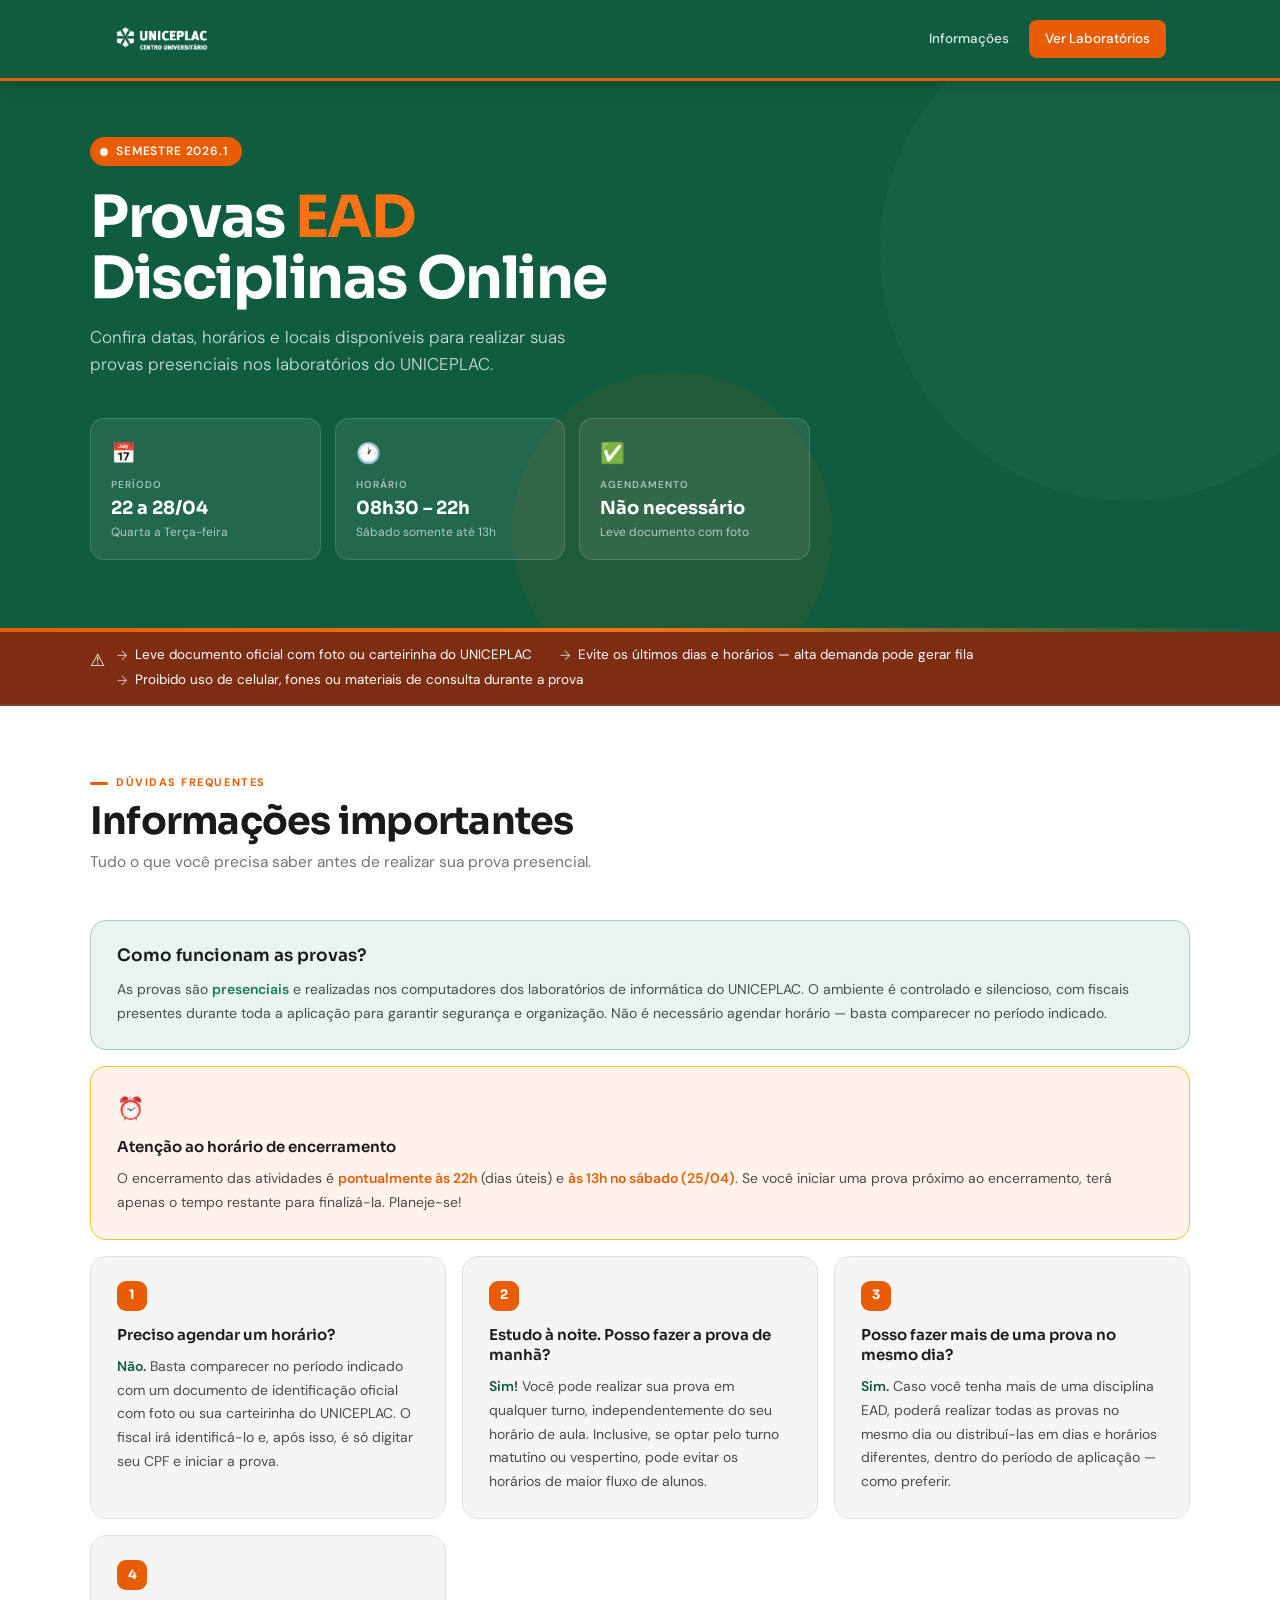
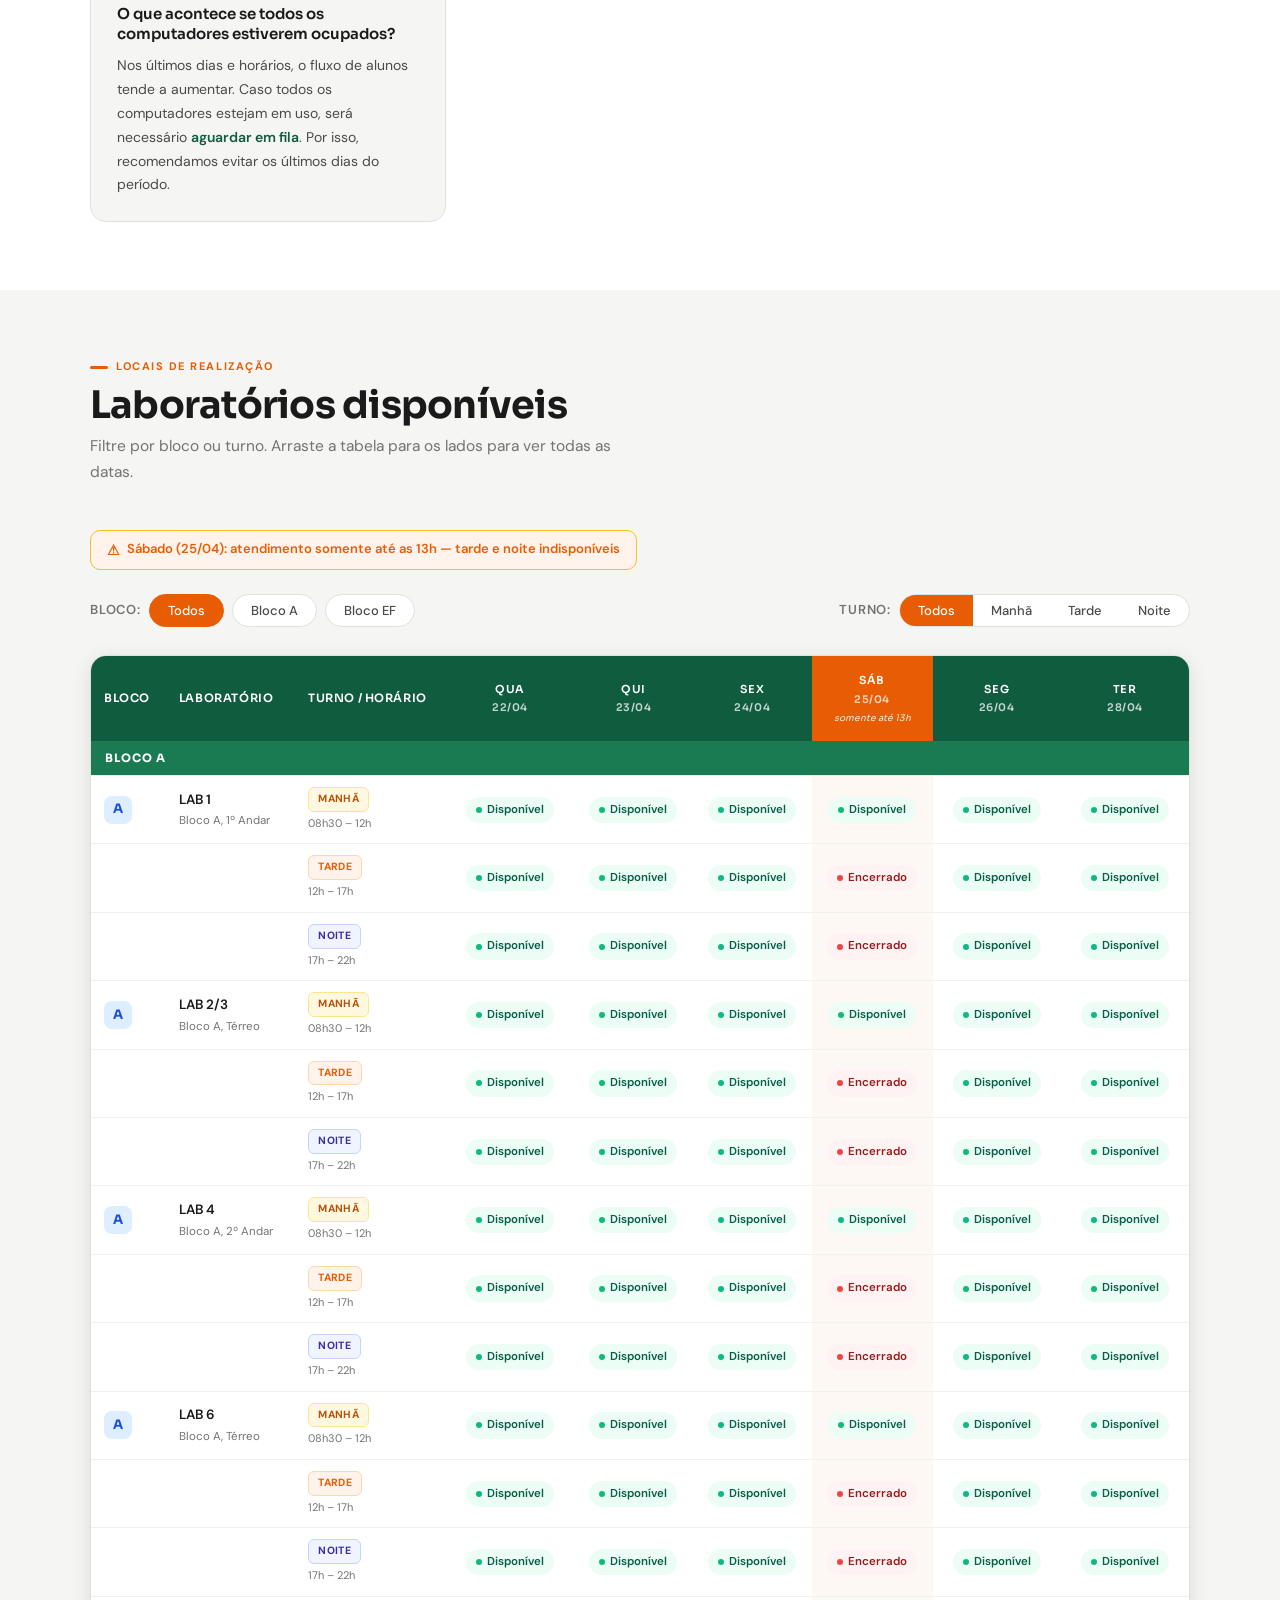
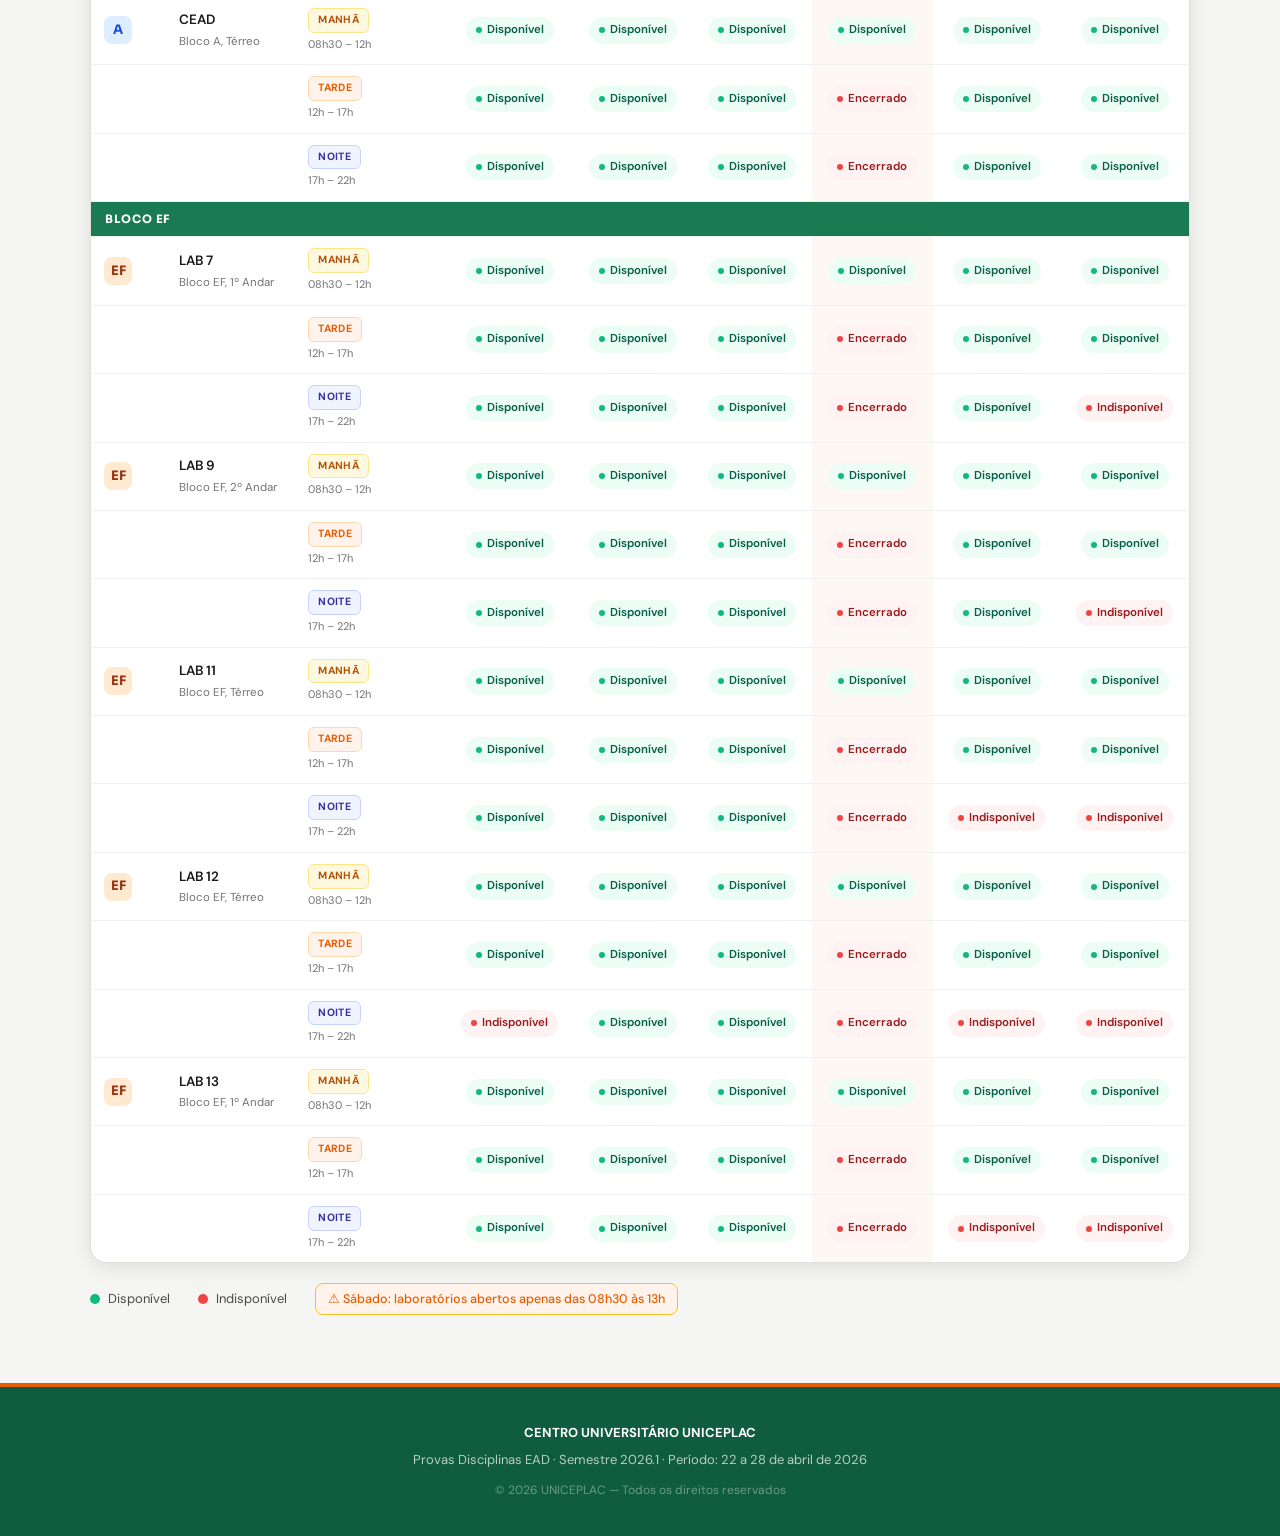
==== index.html @ af3031df "Add files via upload" ====
<!DOCTYPE html>
<html lang="pt-BR">
<head>
  <meta charset="UTF-8">
  <meta name="viewport" content="width=device-width, initial-scale=1.0">
  <title>Provas Disciplinas EAD 2026.1 — UNICEPLAC</title>
  <link rel="preconnect" href="https://fonts.googleapis.com">
  <link rel="preconnect" href="https://fonts.gstatic.com" crossorigin>
  <link href="https://fonts.googleapis.com/css2?family=Sora:wght@400;600;700&family=DM+Sans:wght@300;400;500&display=swap" rel="stylesheet">
  <link rel="stylesheet" href="style.css">
</head>
<body>

<!-- ── HEADER ── -->
<header>
  <div class="header-inner">
    <div class="logo-area">
      <img class="logo-img" src="[data-uri]" alt="UNICEPLAC">
    </div>
    <nav>
      <a href="#faq">Informações</a>
      <a href="#labs" class="cta">Ver Laboratórios</a>
    </nav>
  </div>
</header>

<!-- ── HERO ── -->
<section class="hero">
  <div class="hero-accent"></div>
  <div class="hero-inner">
    <div class="hero-badge">
      <span class="hero-badge-dot"></span>
      Semestre 2026.1
    </div>
    <h1>Provas <em>EAD</em><br>Disciplinas Online</h1>
    <p class="hero-sub">Confira datas, horários e locais disponíveis para realizar suas provas presenciais nos laboratórios do UNICEPLAC.</p>
    <div class="hero-cards">
      <div class="hero-card">
        <span class="hero-card-icon">📅</span>
        <div class="hero-card-label">Período</div>
        <div class="hero-card-value">22 a 28/04</div>
        <div class="hero-card-sub">Quarta a Terça-feira</div>
      </div>
      <div class="hero-card">
        <span class="hero-card-icon">🕐</span>
        <div class="hero-card-label">Horário</div>
        <div class="hero-card-value">08h30 – 22h</div>
        <div class="hero-card-sub">Sábado somente até 13h</div>
      </div>
      <div class="hero-card">
        <span class="hero-card-icon">✅</span>
        <div class="hero-card-label">Agendamento</div>
        <div class="hero-card-value">Não necessário</div>
        <div class="hero-card-sub">Leve documento com foto</div>
      </div>
    </div>
  </div>
</section>

<!-- ── BARRA DE ATENÇÃO ── -->
<div class="alerta-bar">
  <div class="alerta-inner">
    <span class="alerta-icon">⚠</span>
    <ul class="alerta-items">
      <li>Leve documento oficial com foto ou carteirinha do UNICEPLAC</li>
      <li>Evite os últimos dias e horários — alta demanda pode gerar fila</li>
      <li>Proibido uso de celular, fones ou materiais de consulta durante a prova</li>
    </ul>
  </div>
</div>

<!-- ── FAQ ── -->
<section id="faq">
  <div class="section-inner">
    <div class="section-label">Dúvidas frequentes</div>
    <h2 class="section-title">Informações importantes</h2>
    <p class="section-desc">Tudo o que você precisa saber antes de realizar sua prova presencial.</p>

    <div class="faq-grid">

      <div class="faq-card destaque">
        <div class="faq-q" style="font-size:17px;">Como funcionam as provas?</div>
        <p class="faq-a">As provas são <strong>presenciais</strong> e realizadas nos computadores dos laboratórios de informática do UNICEPLAC. O ambiente é controlado e silencioso, com fiscais presentes durante toda a aplicação para garantir segurança e organização. Não é necessário agendar horário — basta comparecer no período indicado.</p>
      </div>

      <div class="faq-card aviso">
        <span class="faq-aviso-icon">⏰</span>
        <div class="faq-q">Atenção ao horário de encerramento</div>
        <p class="faq-a">O encerramento das atividades é <strong>pontualmente às 22h</strong> (dias úteis) e <strong>às 13h no sábado (25/04)</strong>. Se você iniciar uma prova próximo ao encerramento, terá apenas o tempo restante para finalizá-la. Planeje-se!</p>
      </div>

      <div class="faq-card">
        <div class="faq-num">1</div>
        <div class="faq-q">Preciso agendar um horário?</div>
        <p class="faq-a"><strong>Não.</strong> Basta comparecer no período indicado com um documento de identificação oficial com foto ou sua carteirinha do UNICEPLAC. O fiscal irá identificá-lo e, após isso, é só digitar seu CPF e iniciar a prova.</p>
      </div>

      <div class="faq-card">
        <div class="faq-num">2</div>
        <div class="faq-q">Estudo à noite. Posso fazer a prova de manhã?</div>
        <p class="faq-a"><strong>Sim!</strong> Você pode realizar sua prova em qualquer turno, independentemente do seu horário de aula. Inclusive, se optar pelo turno matutino ou vespertino, pode evitar os horários de maior fluxo de alunos.</p>
      </div>

      <div class="faq-card">
        <div class="faq-num">3</div>
        <div class="faq-q">Posso fazer mais de uma prova no mesmo dia?</div>
        <p class="faq-a"><strong>Sim.</strong> Caso você tenha mais de uma disciplina EAD, poderá realizar todas as provas no mesmo dia ou distribuí-las em dias e horários diferentes, dentro do período de aplicação — como preferir.</p>
      </div>

      <div class="faq-card">
        <div class="faq-num">4</div>
        <div class="faq-q">O que acontece se todos os computadores estiverem ocupados?</div>
        <p class="faq-a">Nos últimos dias e horários, o fluxo de alunos tende a aumentar. Caso todos os computadores estejam em uso, será necessário <strong>aguardar em fila</strong>. Por isso, recomendamos evitar os últimos dias do período.</p>
      </div>

    </div>
  </div>
</section>

<!-- ── LABORATÓRIOS ── -->
<section id="labs">
  <div class="section-inner">
    <div class="section-label">Locais de realização</div>
    <h2 class="section-title">Laboratórios disponíveis</h2>
    <p class="section-desc">Filtre por bloco ou turno. Arraste a tabela para os lados para ver todas as datas.</p>

    <div class="sabado-aviso">
      Sábado (25/04): atendimento somente até as 13h — tarde e noite indisponíveis
    </div>

    <div class="labs-controls">
      <div class="filter-group">
        <label>Bloco:</label>
        <button class="filter-btn ativo" onclick="filtrar('todos', this)">Todos</button>
        <button class="filter-btn" onclick="filtrar('A', this)">Bloco A</button>
        <button class="filter-btn" onclick="filtrar('EF', this)">Bloco EF</button>
      </div>
      <div class="filter-group" style="margin-left:auto;">
        <label>Turno:</label>
        <div class="turno-selector">
          <button class="turno-btn ativo" onclick="filtrarTurno('todos', this)">Todos</button>
          <button class="turno-btn" onclick="filtrarTurno('Manhã', this)">Manhã</button>
          <button class="turno-btn" onclick="filtrarTurno('Tarde', this)">Tarde</button>
          <button class="turno-btn" onclick="filtrarTurno('Noite', this)">Noite</button>
        </div>
      </div>
    </div>

    <div class="table-wrap">
      <table>
        <thead>
          <tr>
            <th>Bloco</th>
            <th>Laboratório</th>
            <th>Turno / Horário</th>
            <th><span class="th-dia">Qua</span><span class="th-data">22/04</span></th>
            <th><span class="th-dia">Qui</span><span class="th-data">23/04</span></th>
            <th><span class="th-dia">Sex</span><span class="th-data">24/04</span></th>
            <th class="col-sabado">
              <span class="th-dia">Sáb</span>
              <span class="th-data">25/04</span>
              <span class="th-nota">somente até 13h</span>
            </th>
            <th><span class="th-dia">Seg</span><span class="th-data">26/04</span></th>
            <th><span class="th-dia">Ter</span><span class="th-data">28/04</span></th>
          </tr>
        </thead>
        <tbody id="tbody-labs"></tbody>
      </table>
    </div>

    <div class="legenda">
      <div class="legenda-item">
        <div class="legenda-dot" style="background:#10b981;"></div> Disponível
      </div>
      <div class="legenda-item">
        <div class="legenda-dot" style="background:#ef4444;"></div> Indisponível
      </div>
      <div class="legenda-sabado">
        ⚠ Sábado: laboratórios abertos apenas das 08h30 às 13h
      </div>
    </div>
  </div>
</section>

<!-- ── FOOTER ── -->
<footer>
  <p><strong>CENTRO UNIVERSITÁRIO UNICEPLAC</strong></p>
  <p style="margin-top:6px;">Provas Disciplinas EAD · Semestre 2026.1 · Período: 22 a 28 de abril de 2026</p>
  <p style="margin-top:10px; font-size:12px; opacity:0.55;">© 2026 UNICEPLAC — Todos os direitos reservados</p>
</footer>

<script src="script.js"></script>
</body>
</html>
---- style.css ----
/* ── RESET & BASE ── */
*, *::before, *::after { box-sizing: border-box; margin: 0; padding: 0; }

:root {
  --verde:        #0f5c3e;
  --verde-medio:  #1a7a52;
  --verde-claro:  #e8f5ef;
  --verde-borda:  #9fcfb8;
  --laranja:      #e85d04;
  --laranja-vivo: #ff6b0a;
  --laranja-medio:#f97316;
  --laranja-claro:#fff3ec;
  --laranja-borda:#fbbf24;
  --cinza-escuro: #1a1a1a;
  --cinza:        #4a4a4a;
  --cinza-medio:  #737373;
  --cinza-claro:  #f5f5f3;
  --borda:        #e0e0da;
  --branco:       #ffffff;
  --amarelo:      #fbbf24;
  --sombra-sm:    0 2px 8px rgba(0,0,0,0.07);
  --sombra-md:    0 4px 20px rgba(0,0,0,0.1);
}

html { scroll-behavior: smooth; }

body {
  font-family: 'DM Sans', sans-serif;
  color: var(--cinza-escuro);
  background: #fafaf8;
  line-height: 1.6;
  font-size: 16px;
}

/* ── HEADER ── */
header {
  background: var(--verde);
  color: white;
  position: sticky;
  top: 0;
  z-index: 100;
  box-shadow: 0 2px 16px rgba(0,0,0,0.2);
  border-bottom: 3px solid var(--laranja);
}

.header-inner {
  max-width: 1100px;
  margin: 0 auto;
  padding: 12px 24px;
  display: flex;
  align-items: center;
  justify-content: space-between;
  gap: 16px;
}

.logo-img { height: 54px; width: auto; display: block; }

nav { display: flex; gap: 4px; }

nav a {
  color: rgba(255,255,255,0.85);
  text-decoration: none;
  font-size: 13.5px;
  font-weight: 500;
  padding: 8px 16px;
  border-radius: 8px;
  transition: background 0.15s, color 0.15s;
  white-space: nowrap;
}

nav a:hover { background: rgba(255,255,255,0.15); color: white; }

nav a.cta {
  background: var(--laranja);
  color: white;
  border-radius: 8px;
}

nav a.cta:hover { background: var(--laranja-vivo); }

/* ── HERO ── */
.hero {
  background: var(--verde);
  color: white;
  padding: 56px 24px 72px;
  position: relative;
  overflow: hidden;
}

.hero::before {
  content: '';
  position: absolute;
  top: -80px; right: -100px;
  width: 500px; height: 500px;
  border-radius: 50%;
  background: rgba(255,255,255,0.03);
  pointer-events: none;
}

.hero::after {
  content: '';
  position: absolute;
  bottom: -60px; left: 40%;
  width: 320px; height: 320px;
  border-radius: 50%;
  background: rgba(232,93,4,0.08);
  pointer-events: none;
}

/* acento laranja decorativo */
.hero-accent {
  position: absolute;
  bottom: 0; left: 0; right: 0;
  height: 4px;
  background: linear-gradient(90deg, var(--laranja) 0%, var(--laranja-medio) 50%, transparent 100%);
}

.hero-inner {
  max-width: 1100px;
  margin: 0 auto;
  position: relative;
  z-index: 1;
}

.hero-badge {
  display: inline-flex;
  align-items: center;
  gap: 8px;
  background: var(--laranja);
  border-radius: 100px;
  padding: 5px 14px 5px 10px;
  font-size: 12px;
  font-weight: 600;
  letter-spacing: 0.07em;
  text-transform: uppercase;
  margin-bottom: 22px;
  color: white;
}

.hero-badge-dot {
  width: 8px; height: 8px;
  background: white;
  border-radius: 50%;
  flex-shrink: 0;
  opacity: 0.9;
}

.hero h1 {
  font-family: 'Sora', sans-serif;
  font-size: clamp(34px, 5vw, 58px);
  font-weight: 700;
  line-height: 1.05;
  margin-bottom: 14px;
  letter-spacing: -0.025em;
}

.hero h1 em {
  font-style: normal;
  color: var(--laranja-medio);
}

.hero-sub {
  font-size: 17px;
  opacity: 0.8;
  margin-bottom: 40px;
  max-width: 520px;
  font-weight: 300;
  line-height: 1.6;
}

/* Cards de info rápida */
.hero-cards {
  display: grid;
  grid-template-columns: repeat(auto-fit, minmax(190px, 1fr));
  gap: 14px;
  max-width: 720px;
}

.hero-card {
  background: rgba(255,255,255,0.08);
  border: 1px solid rgba(255,255,255,0.15);
  border-radius: 14px;
  padding: 18px 20px;
  transition: background 0.2s, border-color 0.2s;
}

.hero-card:hover {
  background: rgba(255,255,255,0.12);
  border-color: rgba(232,93,4,0.5);
}

.hero-card-icon {
  font-size: 20px;
  margin-bottom: 8px;
  display: block;
}

.hero-card-label {
  font-size: 10px;
  text-transform: uppercase;
  letter-spacing: 0.1em;
  opacity: 0.6;
  margin-bottom: 5px;
  font-weight: 600;
}

.hero-card-value {
  font-family: 'Sora', sans-serif;
  font-size: 18px;
  font-weight: 700;
  line-height: 1.2;
  color: white;
}

.hero-card-sub {
  font-size: 12px;
  opacity: 0.65;
  margin-top: 4px;
  line-height: 1.4;
}

/* ── BARRA DE ALERTA ── */
.alerta-bar {
  background: #7c2d12;
  color: white;
  padding: 13px 24px;
  border-bottom: 2px solid rgba(255,255,255,0.1);
}

.alerta-inner {
  max-width: 1100px;
  margin: 0 auto;
  display: flex;
  align-items: flex-start;
  gap: 12px;
}

.alerta-icon { font-size: 17px; flex-shrink: 0; margin-top: 2px; }

.alerta-items {
  display: flex;
  flex-wrap: wrap;
  gap: 4px 28px;
  font-size: 13.5px;
  line-height: 1.5;
}

.alerta-items li {
  list-style: none;
  display: flex;
  align-items: flex-start;
  gap: 7px;
}

.alerta-items li::before {
  content: '→';
  flex-shrink: 0;
  opacity: 0.65;
  margin-top: 1px;
}

/* ── SEÇÕES COMUNS ── */
section { padding: 68px 24px; }
.section-inner { max-width: 1100px; margin: 0 auto; }

.section-label {
  font-size: 11px;
  font-weight: 700;
  letter-spacing: 0.14em;
  text-transform: uppercase;
  color: var(--laranja);
  margin-bottom: 8px;
  display: flex;
  align-items: center;
  gap: 8px;
}

.section-label::before {
  content: '';
  display: inline-block;
  width: 18px; height: 3px;
  background: var(--laranja);
  border-radius: 2px;
}

.section-title {
  font-family: 'Sora', sans-serif;
  font-size: clamp(26px, 3.5vw, 38px);
  font-weight: 700;
  letter-spacing: -0.02em;
  color: var(--cinza-escuro);
  margin-bottom: 8px;
  line-height: 1.12;
}

.section-desc {
  color: var(--cinza-medio);
  font-size: 15.5px;
  max-width: 540px;
  margin-bottom: 44px;
  line-height: 1.65;
}

/* ── FAQ ── */
#faq { background: white; }

.faq-grid {
  display: grid;
  grid-template-columns: repeat(auto-fit, minmax(310px, 1fr));
  gap: 16px;
}

.faq-card {
  background: var(--cinza-claro);
  border: 1.5px solid var(--borda);
  border-radius: 16px;
  padding: 24px 26px;
  transition: border-color 0.2s, box-shadow 0.2s, transform 0.2s;
}

.faq-card:hover {
  border-color: var(--verde-borda);
  box-shadow: var(--sombra-md);
  transform: translateY(-2px);
}

.faq-num {
  display: inline-flex;
  align-items: center;
  justify-content: center;
  width: 30px; height: 30px;
  background: var(--laranja);
  color: white;
  border-radius: 9px;
  font-size: 13px;
  font-weight: 700;
  font-family: 'Sora', sans-serif;
  margin-bottom: 14px;
  flex-shrink: 0;
}

.faq-q {
  font-family: 'Sora', sans-serif;
  font-size: 15px;
  font-weight: 600;
  color: var(--cinza-escuro);
  margin-bottom: 10px;
  line-height: 1.35;
}

.faq-a {
  font-size: 14px;
  color: var(--cinza);
  line-height: 1.7;
}

.faq-a strong { color: var(--verde); font-weight: 600; }

/* Card destaque (span full) */
.faq-card.destaque {
  background: var(--verde-claro);
  border-color: var(--verde-borda);
  grid-column: 1 / -1;
}

.faq-card.destaque .faq-a strong { color: var(--verde-medio); }

/* Card aviso laranja */
.faq-card.aviso {
  background: var(--laranja-claro);
  border-color: var(--laranja-borda);
  grid-column: 1 / -1;
}

.faq-card.aviso .faq-a strong { color: var(--laranja); }

.faq-aviso-icon { font-size: 22px; margin-bottom: 10px; display: block; }

/* ── LABS ── */
#labs { background: var(--cinza-claro); }

/* Subtítulo sábado */
.sabado-aviso {
  display: inline-flex;
  align-items: center;
  gap: 7px;
  background: var(--laranja-claro);
  border: 1.5px solid var(--laranja-borda);
  border-radius: 10px;
  padding: 8px 16px;
  font-size: 13px;
  font-weight: 600;
  color: var(--laranja);
  margin-bottom: 24px;
}

.sabado-aviso::before { content: '⚠'; font-size: 14px; }

/* Controles de filtro */
.labs-controls {
  display: flex;
  flex-wrap: wrap;
  gap: 12px 20px;
  margin-bottom: 28px;
  align-items: center;
}

.labs-controls label {
  font-size: 13px;
  font-weight: 600;
  color: var(--cinza-medio);
  text-transform: uppercase;
  letter-spacing: 0.06em;
}

.filter-group { display: flex; align-items: center; gap: 8px; flex-wrap: wrap; }

.filter-btn {
  padding: 7px 18px;
  border-radius: 100px;
  border: 1.5px solid var(--borda);
  background: white;
  font-size: 13px;
  font-weight: 500;
  cursor: pointer;
  font-family: 'DM Sans', sans-serif;
  color: var(--cinza);
  transition: all 0.15s;
}

.filter-btn:hover { border-color: var(--laranja); color: var(--laranja); }
.filter-btn.ativo { background: var(--laranja); border-color: var(--laranja); color: white; }

.turno-selector {
  display: flex;
  background: white;
  border: 1.5px solid var(--borda);
  border-radius: 100px;
  overflow: hidden;
}

.turno-btn {
  padding: 7px 18px;
  border: none;
  background: transparent;
  font-size: 13px;
  font-weight: 500;
  cursor: pointer;
  font-family: 'DM Sans', sans-serif;
  color: var(--cinza);
  transition: all 0.15s;
}

.turno-btn:hover { background: var(--laranja-claro); color: var(--laranja); }
.turno-btn.ativo { background: var(--laranja); color: white; }

/* Tabela */
.table-wrap {
  overflow-x: auto;
  border-radius: 16px;
  border: 1.5px solid var(--borda);
  background: white;
  box-shadow: var(--sombra-md);
}

table {
  width: 100%;
  border-collapse: collapse;
  min-width: 720px;
  font-size: 13px;
}

/* Cabeçalho da tabela */
thead tr { background: var(--verde); color: white; }

thead th {
  padding: 15px 13px;
  text-align: center;
  font-family: 'Sora', sans-serif;
  font-weight: 600;
  font-size: 11.5px;
  letter-spacing: 0.05em;
  text-transform: uppercase;
  white-space: nowrap;
}

thead th:first-child,
thead th:nth-child(2),
thead th:nth-child(3) { text-align: left; }

/* Destaque laranja no sábado */
thead th.col-sabado {
  background: var(--laranja);
  position: relative;
}

.th-dia { font-size: 11px; letter-spacing: 0.07em; }
.th-data { font-size: 10.5px; opacity: 0.75; display: block; margin-top: 2px; }
.th-nota { font-size: 9px; opacity: 0.9; display: block; margin-top: 3px; font-style: italic; letter-spacing: 0; text-transform: none; font-weight: 400; }

/* Linhas da tabela */
tbody tr { transition: background 0.1s; }
tbody tr:hover { background: #f0faf5; }

tbody tr.bloco-header td {
  background: var(--verde-medio);
  color: white;
  font-family: 'Sora', sans-serif;
  font-weight: 700;
  font-size: 11.5px;
  letter-spacing: 0.08em;
  text-transform: uppercase;
  padding: 8px 14px;
}

tbody td {
  padding: 11px 13px;
  border-bottom: 1px solid #f0f0ec;
  vertical-align: middle;
  color: var(--cinza-escuro);
}

tbody tr:last-child td { border-bottom: none; }

/* Coluna sábado com fundo levemente laranja */
tbody td.col-sabado {
  background: rgba(232, 93, 4, 0.04);
}

tbody tr:hover td.col-sabado { background: rgba(232, 93, 4, 0.08); }

/* Badges de bloco */
.badge-bloco {
  display: inline-flex;
  align-items: center;
  justify-content: center;
  width: 28px; height: 28px;
  border-radius: 8px;
  font-family: 'Sora', sans-serif;
  font-weight: 700;
  font-size: 13px;
  flex-shrink: 0;
}

.bloco-a  { background: #dceeff; color: #1d4ed8; }
.bloco-ef { background: #ffe9d0; color: #9a3412; }

.lab-nome  { font-weight: 600; font-size: 13.5px; color: var(--cinza-escuro); display: block; }
.lab-local { font-size: 11.5px; color: var(--cinza-medio); margin-top: 2px; display: block; }

/* Tag de turno */
.turno-tag {
  font-size: 10.5px;
  font-weight: 700;
  padding: 3px 9px;
  border-radius: 6px;
  display: inline-block;
  letter-spacing: 0.04em;
  text-transform: uppercase;
}

.turno-manha { background: #fff8e1; color: #b45309; border: 1px solid #fde68a; }
.turno-tarde { background: #fff3ec; color: var(--laranja); border: 1px solid #fed7aa; }
.turno-noite { background: #f0f4ff; color: #3730a3; border: 1px solid #c7d2fe; }

.turno-horario { font-size: 11px; color: var(--cinza-medio); display: block; margin-top: 3px; }

/* Status dots */
.status-cell { text-align: center; }

.dot {
  display: inline-flex;
  align-items: center;
  gap: 5px;
  font-size: 11.5px;
  font-weight: 600;
  padding: 4px 10px;
  border-radius: 100px;
  white-space: nowrap;
}

.dot::before { content: ''; width: 6px; height: 6px; border-radius: 50%; flex-shrink: 0; }

.disp  { background: #ecfdf5; color: #065f46; }
.disp::before  { background: #10b981; }

.indisp { background: #fef2f2; color: #991b1b; }
.indisp::before { background: #ef4444; }

/* ── LEGENDA ── */
.legenda {
  display: flex;
  flex-wrap: wrap;
  gap: 10px 28px;
  margin-top: 20px;
  font-size: 13px;
  color: var(--cinza);
}

.legenda-item { display: flex; align-items: center; gap: 8px; }

.legenda-dot {
  width: 10px; height: 10px;
  border-radius: 50%;
  flex-shrink: 0;
}

.legenda-sabado {
  display: flex;
  align-items: center;
  gap: 8px;
  padding: 5px 12px;
  background: var(--laranja-claro);
  border: 1px solid var(--laranja-borda);
  border-radius: 8px;
  font-size: 12.5px;
  color: var(--laranja);
  font-weight: 500;
}

/* ── FOOTER ── */
footer {
  background: var(--verde);
  color: rgba(255,255,255,0.7);
  padding: 36px 24px;
  text-align: center;
  font-size: 13px;
  border-top: 4px solid var(--laranja);
}

footer strong { color: white; }

/* ── RESPONSIVO ── */
@media (max-width: 720px) {
  nav { display: none; }
  .hero { padding: 40px 20px 56px; }
  .hero-cards { grid-template-columns: 1fr 1fr; }
  section { padding: 48px 20px; }
  .faq-card.destaque, .faq-card.aviso { grid-column: auto; }
  .labs-controls { flex-direction: column; align-items: flex-start; }
  .labs-controls > div:last-child { margin-left: 0; }
}
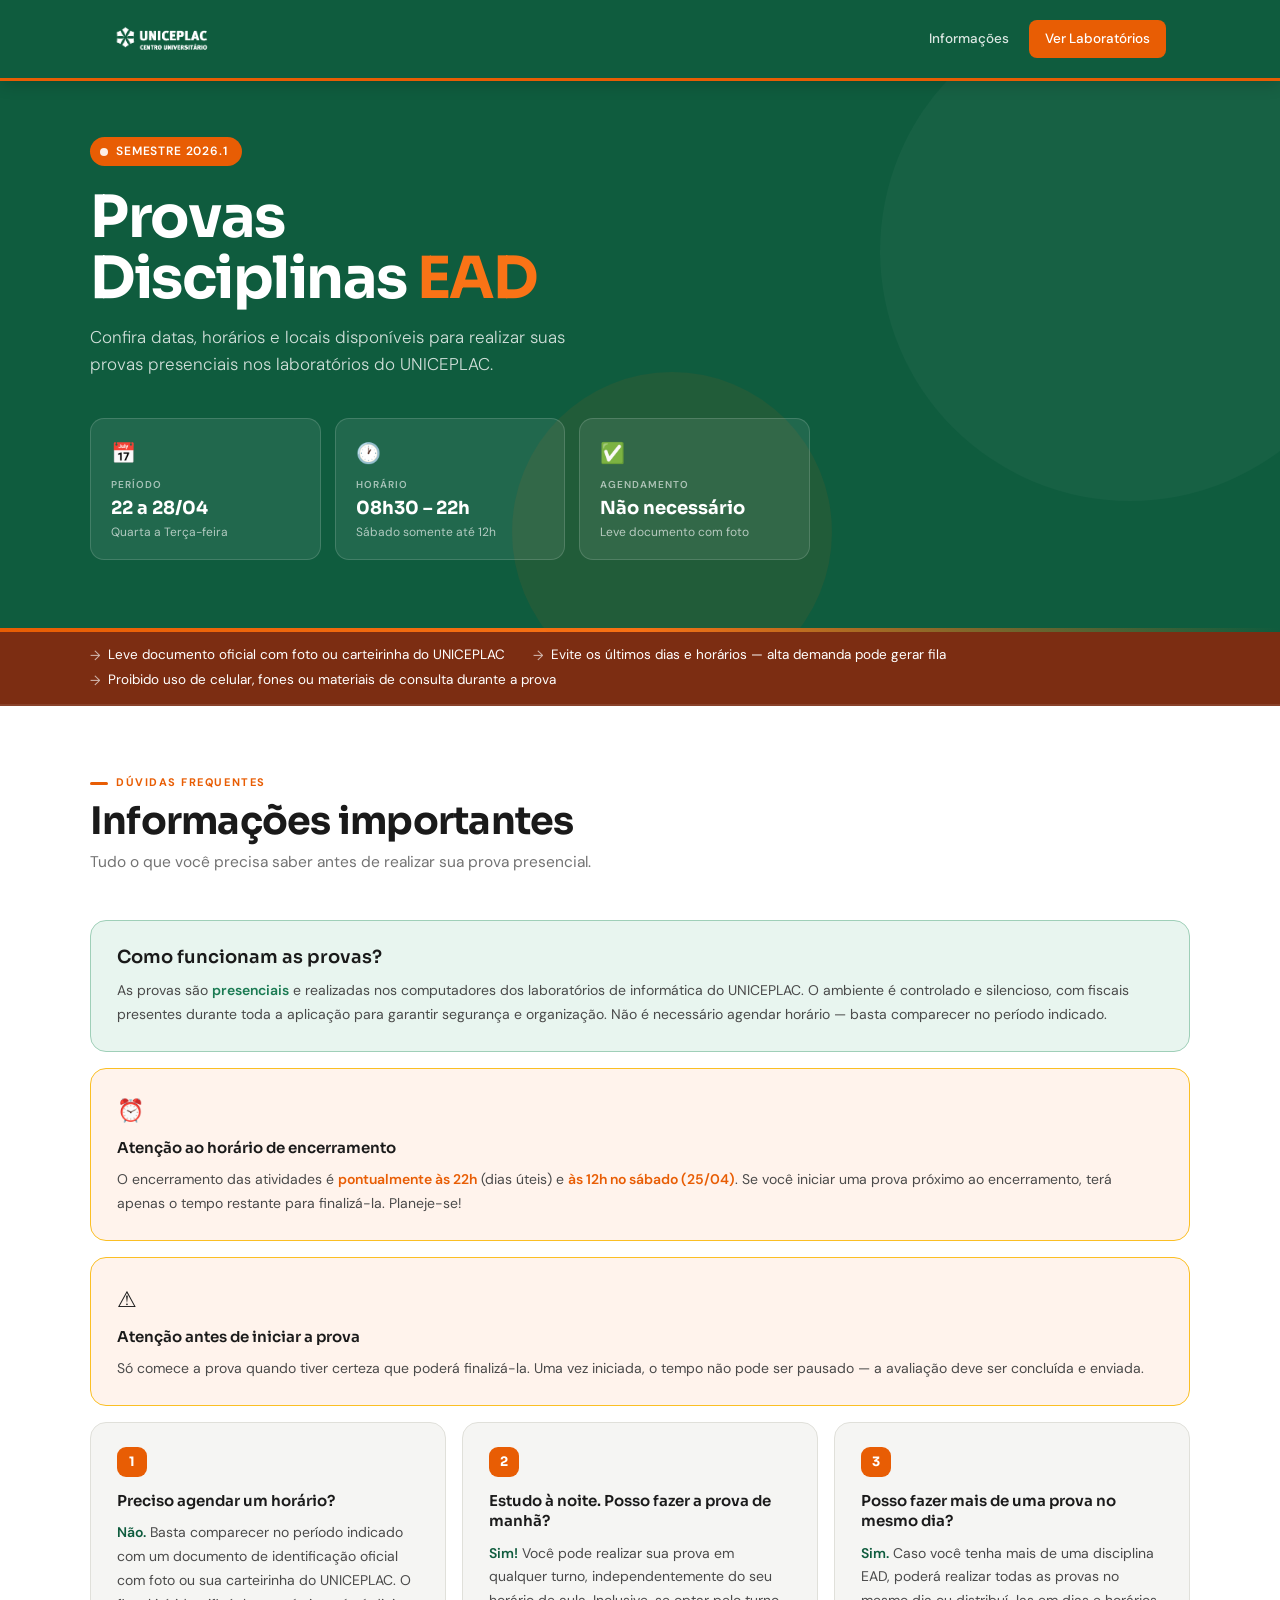
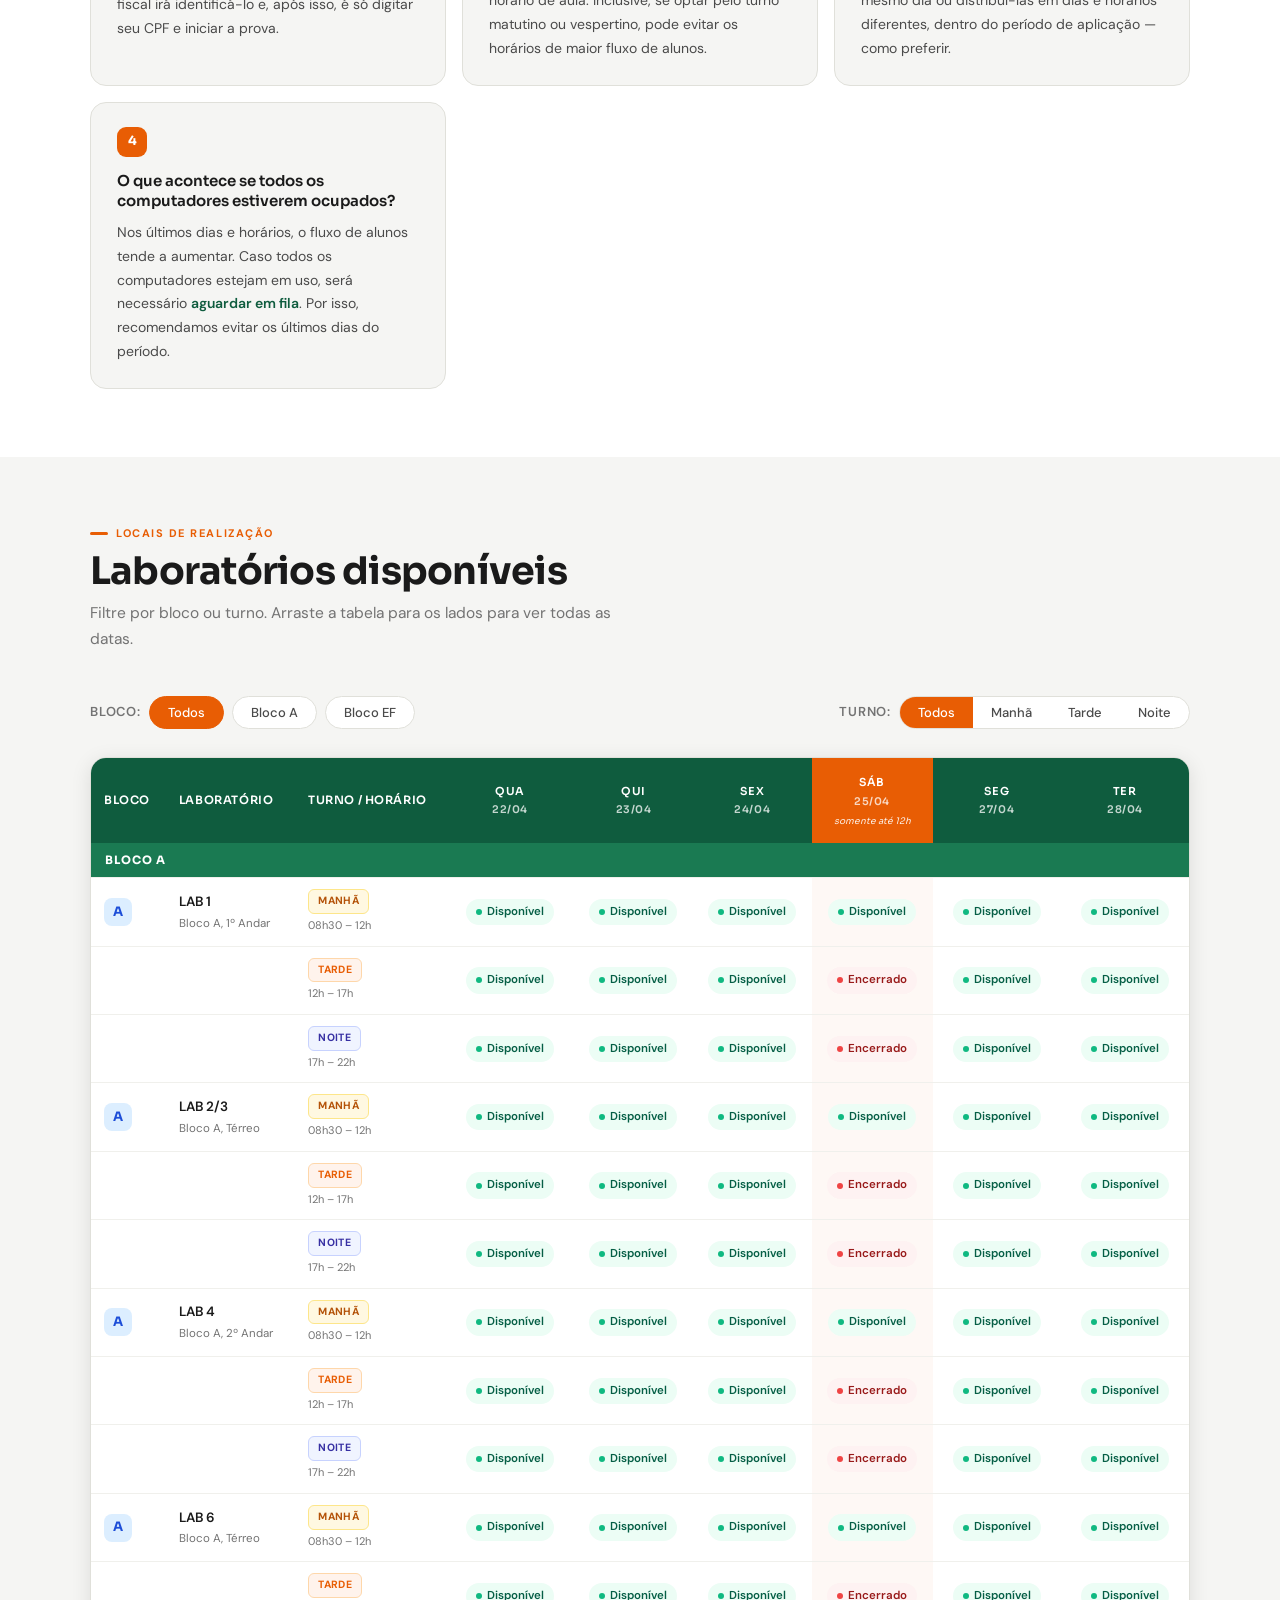
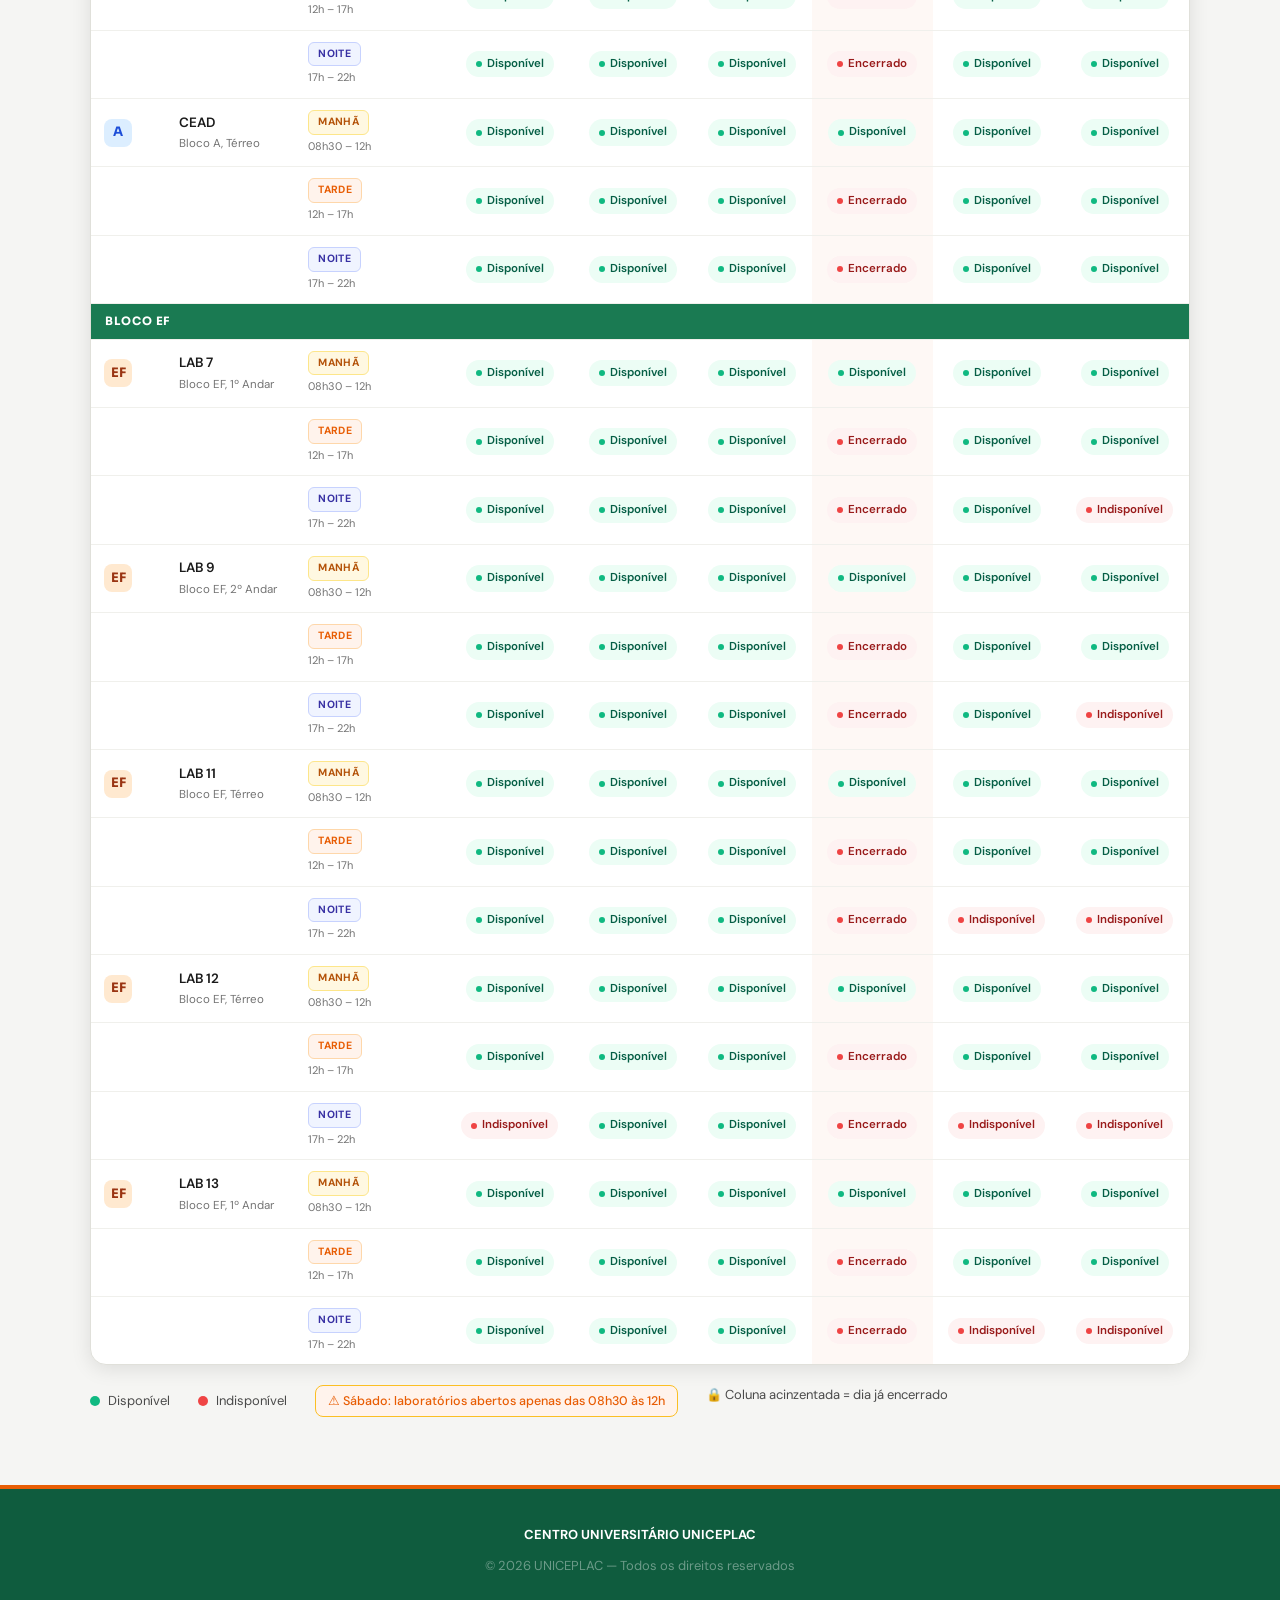
==== commit c4e0d00e: "Update index.html" ====
--- a/index.html
+++ b/index.html
@@ -32,7 +32,7 @@
       <span class="hero-badge-dot"></span>
       Semestre 2026.1
     </div>
-    <h1>Provas <em>EAD</em><br>Disciplinas Online</h1>
+    <h1>Provas<br>Disciplinas <em>EAD</em></h1>
     <p class="hero-sub">Confira datas, horários e locais disponíveis para realizar suas provas presenciais nos laboratórios do UNICEPLAC.</p>
     <div class="hero-cards">
       <div class="hero-card">
@@ -45,7 +45,7 @@
         <span class="hero-card-icon">🕐</span>
         <div class="hero-card-label">Horário</div>
         <div class="hero-card-value">08h30 – 22h</div>
-        <div class="hero-card-sub">Sábado somente até 13h</div>
+        <div class="hero-card-sub">Sábado somente até 12h</div>
       </div>
       <div class="hero-card">
         <span class="hero-card-icon">✅</span>
@@ -60,7 +60,6 @@
 <!-- ── BARRA DE ATENÇÃO ── -->
 <div class="alerta-bar">
   <div class="alerta-inner">
-    <span class="alerta-icon">⚠</span>
     <ul class="alerta-items">
       <li>Leve documento oficial com foto ou carteirinha do UNICEPLAC</li>
       <li>Evite os últimos dias e horários — alta demanda pode gerar fila</li>
@@ -79,14 +78,20 @@
     <div class="faq-grid">
 
       <div class="faq-card destaque">
-        <div class="faq-q" style="font-size:17px;">Como funcionam as provas?</div>
+        <div class="faq-q" style="font-size:18px;">Como funcionam as provas?</div>
         <p class="faq-a">As provas são <strong>presenciais</strong> e realizadas nos computadores dos laboratórios de informática do UNICEPLAC. O ambiente é controlado e silencioso, com fiscais presentes durante toda a aplicação para garantir segurança e organização. Não é necessário agendar horário — basta comparecer no período indicado.</p>
       </div>
 
       <div class="faq-card aviso">
         <span class="faq-aviso-icon">⏰</span>
         <div class="faq-q">Atenção ao horário de encerramento</div>
-        <p class="faq-a">O encerramento das atividades é <strong>pontualmente às 22h</strong> (dias úteis) e <strong>às 13h no sábado (25/04)</strong>. Se você iniciar uma prova próximo ao encerramento, terá apenas o tempo restante para finalizá-la. Planeje-se!</p>
+        <p class="faq-a">O encerramento das atividades é <strong>pontualmente às 22h</strong> (dias úteis) e <strong>às 12h no sábado (25/04)</strong>. Se você iniciar uma prova próximo ao encerramento, terá apenas o tempo restante para finalizá-la. Planeje-se!</p>
+      </div>
+
+      <div class="faq-card aviso">
+        <span class="faq-aviso-icon">⚠</span>
+        <div class="faq-q">Atenção antes de iniciar a prova</div>
+        <p class="faq-a">Só comece a prova quando tiver certeza que poderá finalizá-la. Uma vez iniciada, o tempo não pode ser pausado — a avaliação deve ser concluída e enviada.</p>
       </div>
 
       <div class="faq-card">
@@ -124,10 +129,6 @@
     <h2 class="section-title">Laboratórios disponíveis</h2>
     <p class="section-desc">Filtre por bloco ou turno. Arraste a tabela para os lados para ver todas as datas.</p>
 
-    <div class="sabado-aviso">
-      Sábado (25/04): atendimento somente até as 13h — tarde e noite indisponíveis
-    </div>
-
     <div class="labs-controls">
       <div class="filter-group">
         <label>Bloco:</label>
@@ -159,9 +160,9 @@
             <th class="col-sabado">
               <span class="th-dia">Sáb</span>
               <span class="th-data">25/04</span>
-              <span class="th-nota">somente até 13h</span>
+              <span class="th-nota">somente até 12h</span>
             </th>
-            <th><span class="th-dia">Seg</span><span class="th-data">26/04</span></th>
+            <th><span class="th-dia">Seg</span><span class="th-data">27/04</span></th>
             <th><span class="th-dia">Ter</span><span class="th-data">28/04</span></th>
           </tr>
         </thead>
@@ -177,7 +178,10 @@
         <div class="legenda-dot" style="background:#ef4444;"></div> Indisponível
       </div>
       <div class="legenda-sabado">
-        ⚠ Sábado: laboratórios abertos apenas das 08h30 às 13h
+        ⚠ Sábado: laboratórios abertos apenas das 08h30 às 12h
+      </div>
+      <div class="legenda-passado">
+        🔒 Coluna acinzentada = dia já encerrado
       </div>
     </div>
   </div>
@@ -186,8 +190,7 @@
 <!-- ── FOOTER ── -->
 <footer>
   <p><strong>CENTRO UNIVERSITÁRIO UNICEPLAC</strong></p>
-  <p style="margin-top:6px;">Provas Disciplinas EAD · Semestre 2026.1 · Período: 22 a 28 de abril de 2026</p>
-  <p style="margin-top:10px; font-size:12px; opacity:0.55;">© 2026 UNICEPLAC — Todos os direitos reservados</p>
+  <p style="margin-top:10px; font-size:13px; opacity:0.55;">© 2026 UNICEPLAC — Todos os direitos reservados</p>
 </footer>
 
 <script src="script.js"></script>
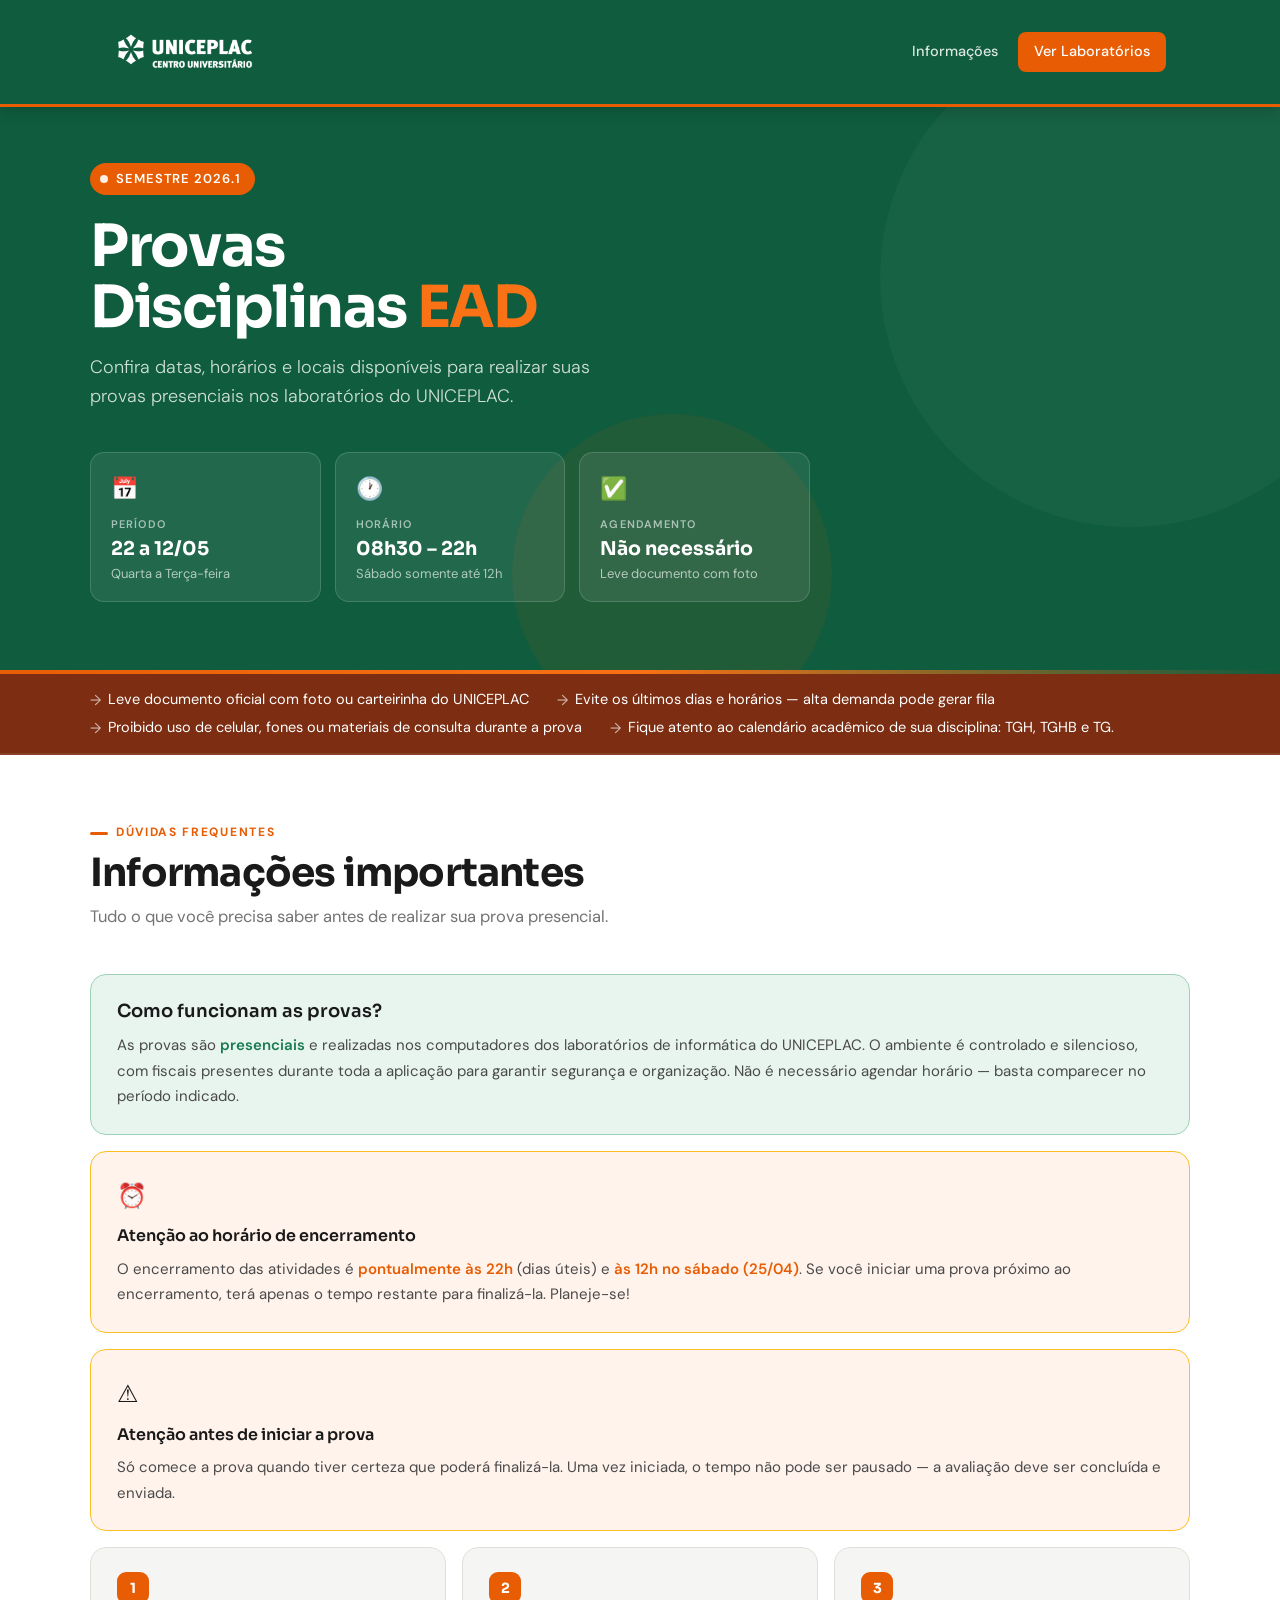
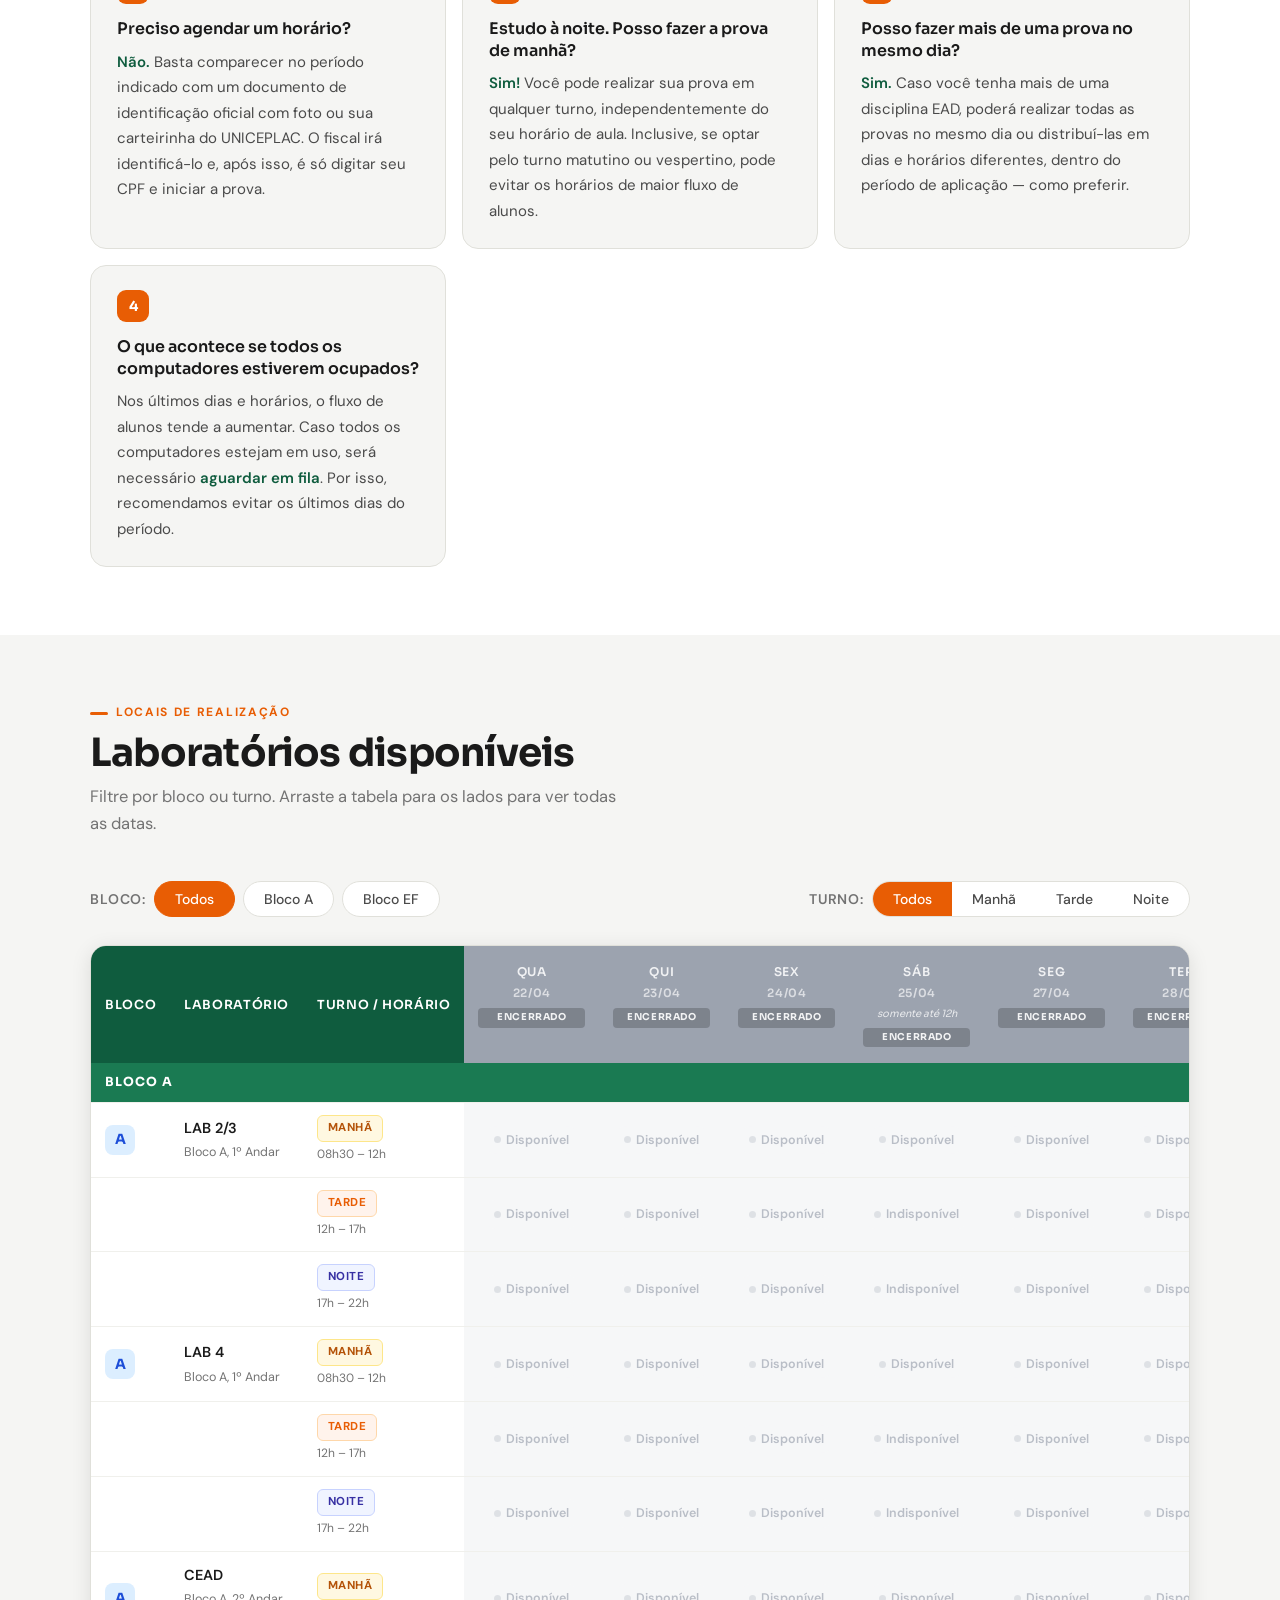
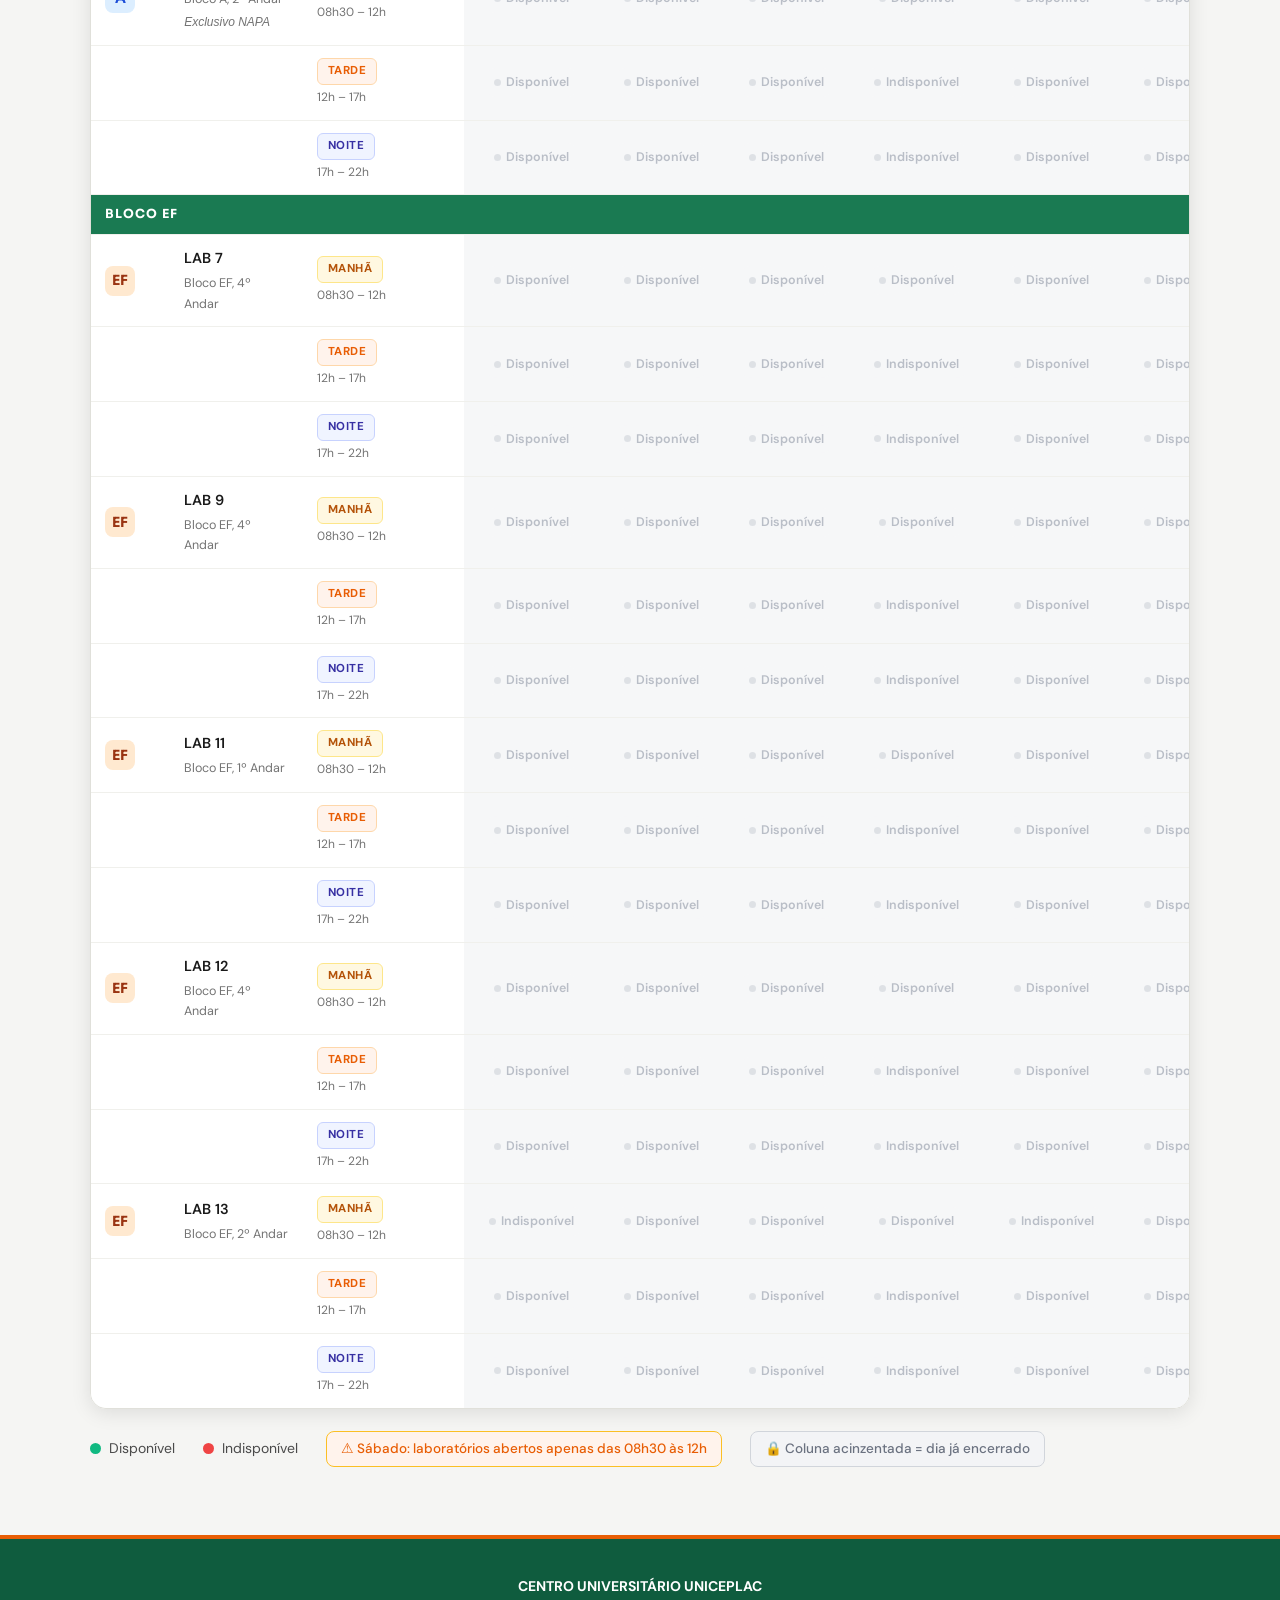
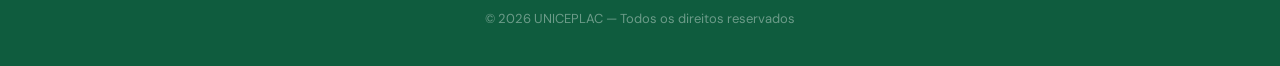
==== commit cf35a4b3: "Update index.html ." ====
--- a/index.html
+++ b/index.html
@@ -38,7 +38,7 @@
       <div class="hero-card">
         <span class="hero-card-icon">📅</span>
         <div class="hero-card-label">Período</div>
-        <div class="hero-card-value">22 a 28/04</div>
+        <div class="hero-card-value">22 a 12/05</div>
         <div class="hero-card-sub">Quarta a Terça-feira</div>
       </div>
       <div class="hero-card">
@@ -64,6 +64,7 @@
       <li>Leve documento oficial com foto ou carteirinha do UNICEPLAC</li>
       <li>Evite os últimos dias e horários — alta demanda pode gerar fila</li>
       <li>Proibido uso de celular, fones ou materiais de consulta durante a prova</li>
+      <li>Fique atento ao calendário acadêmico de sua disciplina: TGH, TGHB e TG.</li>
     </ul>
   </div>
 </div>
--- a/style.css
+++ b/style.css
@@ -28,8 +28,8 @@
   font-family: 'DM Sans', sans-serif;
   color: var(--cinza-escuro);
   background: #fafaf8;
-  line-height: 1.6;
-  font-size: 16px;
+  line-height: 1.65;
+  font-size: 17px;
 }
 
 /* ── HEADER ── */
@@ -53,14 +53,14 @@
   gap: 16px;
 }
 
-.logo-img { height: 54px; width: auto; display: block; }
+.logo-img { height: 80px; width: auto; display: block; }
 
 nav { display: flex; gap: 4px; }
 
 nav a {
   color: rgba(255,255,255,0.85);
   text-decoration: none;
-  font-size: 13.5px;
+  font-size: 14.5px;
   font-weight: 500;
   padding: 8px 16px;
   border-radius: 8px;
@@ -70,12 +70,7 @@
 
 nav a:hover { background: rgba(255,255,255,0.15); color: white; }
 
-nav a.cta {
-  background: var(--laranja);
-  color: white;
-  border-radius: 8px;
-}
-
+nav a.cta { background: var(--laranja); color: white; }
 nav a.cta:hover { background: var(--laranja-vivo); }
 
 /* ── HERO ── */
@@ -107,7 +102,6 @@
   pointer-events: none;
 }
 
-/* acento laranja decorativo */
 .hero-accent {
   position: absolute;
   bottom: 0; left: 0; right: 0;
@@ -129,7 +123,7 @@
   background: var(--laranja);
   border-radius: 100px;
   padding: 5px 14px 5px 10px;
-  font-size: 12px;
+  font-size: 13px;
   font-weight: 600;
   letter-spacing: 0.07em;
   text-transform: uppercase;
@@ -154,21 +148,17 @@
   letter-spacing: -0.025em;
 }
 
-.hero h1 em {
-  font-style: normal;
-  color: var(--laranja-medio);
-}
+.hero h1 em { font-style: normal; color: var(--laranja-medio); }
 
 .hero-sub {
-  font-size: 17px;
+  font-size: 18px;
   opacity: 0.8;
   margin-bottom: 40px;
   max-width: 520px;
   font-weight: 300;
-  line-height: 1.6;
-}
-
-/* Cards de info rápida */
+  line-height: 1.65;
+}
+
 .hero-cards {
   display: grid;
   grid-template-columns: repeat(auto-fit, minmax(190px, 1fr));
@@ -189,14 +179,10 @@
   border-color: rgba(232,93,4,0.5);
 }
 
-.hero-card-icon {
-  font-size: 20px;
-  margin-bottom: 8px;
-  display: block;
-}
+.hero-card-icon { font-size: 22px; margin-bottom: 8px; display: block; }
 
 .hero-card-label {
-  font-size: 10px;
+  font-size: 11px;
   text-transform: uppercase;
   letter-spacing: 0.1em;
   opacity: 0.6;
@@ -206,24 +192,19 @@
 
 .hero-card-value {
   font-family: 'Sora', sans-serif;
-  font-size: 18px;
+  font-size: 19px;
   font-weight: 700;
   line-height: 1.2;
   color: white;
 }
 
-.hero-card-sub {
-  font-size: 12px;
-  opacity: 0.65;
-  margin-top: 4px;
-  line-height: 1.4;
-}
+.hero-card-sub { font-size: 13px; opacity: 0.65; margin-top: 4px; line-height: 1.4; }
 
 /* ── BARRA DE ALERTA ── */
 .alerta-bar {
   background: #7c2d12;
   color: white;
-  padding: 13px 24px;
+  padding: 14px 24px;
   border-bottom: 2px solid rgba(255,255,255,0.1);
 }
 
@@ -235,14 +216,14 @@
   gap: 12px;
 }
 
-.alerta-icon { font-size: 17px; flex-shrink: 0; margin-top: 2px; }
+.alerta-icon { font-size: 18px; flex-shrink: 0; margin-top: 2px; }
 
 .alerta-items {
   display: flex;
   flex-wrap: wrap;
   gap: 4px 28px;
-  font-size: 13.5px;
-  line-height: 1.5;
+  font-size: 14.5px;
+  line-height: 1.55;
 }
 
 .alerta-items li {
@@ -252,19 +233,14 @@
   gap: 7px;
 }
 
-.alerta-items li::before {
-  content: '→';
-  flex-shrink: 0;
-  opacity: 0.65;
-  margin-top: 1px;
-}
+.alerta-items li::before { content: '→'; flex-shrink: 0; opacity: 0.65; margin-top: 1px; }
 
 /* ── SEÇÕES COMUNS ── */
 section { padding: 68px 24px; }
 .section-inner { max-width: 1100px; margin: 0 auto; }
 
 .section-label {
-  font-size: 11px;
+  font-size: 12px;
   font-weight: 700;
   letter-spacing: 0.14em;
   text-transform: uppercase;
@@ -285,7 +261,7 @@
 
 .section-title {
   font-family: 'Sora', sans-serif;
-  font-size: clamp(26px, 3.5vw, 38px);
+  font-size: clamp(27px, 3.5vw, 39px);
   font-weight: 700;
   letter-spacing: -0.02em;
   color: var(--cinza-escuro);
@@ -295,7 +271,7 @@
 
 .section-desc {
   color: var(--cinza-medio);
-  font-size: 15.5px;
+  font-size: 16.5px;
   max-width: 540px;
   margin-bottom: 44px;
   line-height: 1.65;
@@ -328,11 +304,11 @@
   display: inline-flex;
   align-items: center;
   justify-content: center;
-  width: 30px; height: 30px;
+  width: 32px; height: 32px;
   background: var(--laranja);
   color: white;
   border-radius: 9px;
-  font-size: 13px;
+  font-size: 14px;
   font-weight: 700;
   font-family: 'Sora', sans-serif;
   margin-bottom: 14px;
@@ -341,22 +317,16 @@
 
 .faq-q {
   font-family: 'Sora', sans-serif;
-  font-size: 15px;
+  font-size: 16px;
   font-weight: 600;
   color: var(--cinza-escuro);
   margin-bottom: 10px;
   line-height: 1.35;
 }
 
-.faq-a {
-  font-size: 14px;
-  color: var(--cinza);
-  line-height: 1.7;
-}
-
+.faq-a { font-size: 15px; color: var(--cinza); line-height: 1.7; }
 .faq-a strong { color: var(--verde); font-weight: 600; }
 
-/* Card destaque (span full) */
 .faq-card.destaque {
   background: var(--verde-claro);
   border-color: var(--verde-borda);
@@ -365,7 +335,6 @@
 
 .faq-card.destaque .faq-a strong { color: var(--verde-medio); }
 
-/* Card aviso laranja */
 .faq-card.aviso {
   background: var(--laranja-claro);
   border-color: var(--laranja-borda);
@@ -374,12 +343,11 @@
 
 .faq-card.aviso .faq-a strong { color: var(--laranja); }
 
-.faq-aviso-icon { font-size: 22px; margin-bottom: 10px; display: block; }
+.faq-aviso-icon { font-size: 24px; margin-bottom: 10px; display: block; }
 
 /* ── LABS ── */
 #labs { background: var(--cinza-claro); }
 
-/* Subtítulo sábado */
 .sabado-aviso {
   display: inline-flex;
   align-items: center;
@@ -387,16 +355,15 @@
   background: var(--laranja-claro);
   border: 1.5px solid var(--laranja-borda);
   border-radius: 10px;
-  padding: 8px 16px;
-  font-size: 13px;
+  padding: 9px 18px;
+  font-size: 14px;
   font-weight: 600;
   color: var(--laranja);
   margin-bottom: 24px;
 }
 
-.sabado-aviso::before { content: '⚠'; font-size: 14px; }
-
-/* Controles de filtro */
+.sabado-aviso::before { content: '⚠'; font-size: 15px; }
+
 .labs-controls {
   display: flex;
   flex-wrap: wrap;
@@ -406,7 +373,7 @@
 }
 
 .labs-controls label {
-  font-size: 13px;
+  font-size: 14px;
   font-weight: 600;
   color: var(--cinza-medio);
   text-transform: uppercase;
@@ -416,11 +383,11 @@
 .filter-group { display: flex; align-items: center; gap: 8px; flex-wrap: wrap; }
 
 .filter-btn {
-  padding: 7px 18px;
+  padding: 8px 20px;
   border-radius: 100px;
   border: 1.5px solid var(--borda);
   background: white;
-  font-size: 13px;
+  font-size: 14px;
   font-weight: 500;
   cursor: pointer;
   font-family: 'DM Sans', sans-serif;
@@ -440,10 +407,10 @@
 }
 
 .turno-btn {
-  padding: 7px 18px;
+  padding: 8px 20px;
   border: none;
   background: transparent;
-  font-size: 13px;
+  font-size: 14px;
   font-weight: 500;
   cursor: pointer;
   font-family: 'DM Sans', sans-serif;
@@ -454,7 +421,7 @@
 .turno-btn:hover { background: var(--laranja-claro); color: var(--laranja); }
 .turno-btn.ativo { background: var(--laranja); color: white; }
 
-/* Tabela */
+/* ── TABELA ── */
 .table-wrap {
   overflow-x: auto;
   border-radius: 16px;
@@ -467,38 +434,82 @@
   width: 100%;
   border-collapse: collapse;
   min-width: 720px;
-  font-size: 13px;
-}
-
-/* Cabeçalho da tabela */
+  font-size: 14px;
+}
+
 thead tr { background: var(--verde); color: white; }
 
 thead th {
-  padding: 15px 13px;
+  padding: 16px 14px;
   text-align: center;
   font-family: 'Sora', sans-serif;
   font-weight: 600;
-  font-size: 11.5px;
+  font-size: 12.5px;
   letter-spacing: 0.05em;
   text-transform: uppercase;
   white-space: nowrap;
+  vertical-align: top;
 }
 
 thead th:first-child,
 thead th:nth-child(2),
-thead th:nth-child(3) { text-align: left; }
-
-/* Destaque laranja no sábado */
-thead th.col-sabado {
+thead th:nth-child(3) { text-align: left; vertical-align: middle; }
+
+/* Sábado */
+thead th.col-sabado { background: var(--laranja); }
+
+/* ── DIA PASSADO ── */
+thead th.col-passado {
+  background: #9ca3af !important;
+  color: rgba(255,255,255,0.85);
+}
+
+tbody td.col-passado {
+  background: #f3f4f6 !important;
+  opacity: 0.7;
+}
+
+tbody tr:hover td.col-passado { background: #e9eaec !important; }
+
+/* ── DIA DE HOJE ── */
+thead th.col-hoje {
+  background: var(--verde-medio) !important;
+  box-shadow: inset 0 -3px 0 var(--laranja);
+}
+
+tbody td.col-hoje-cell {
+  background: rgba(26, 122, 82, 0.05);
+}
+
+tbody tr:hover td.col-hoje-cell { background: rgba(26, 122, 82, 0.1); }
+
+/* Badges no cabeçalho */
+.th-dia  { font-size: 12px; letter-spacing: 0.07em; display: block; }
+.th-data { font-size: 11.5px; opacity: 0.75; display: block; margin-top: 2px; }
+.th-nota { font-size: 10px; opacity: 0.9; display: block; margin-top: 3px; font-style: italic; letter-spacing: 0; text-transform: none; font-weight: 400; }
+
+.th-badge {
+  display: block;
+  margin-top: 5px;
+  font-size: 9.5px;
+  font-weight: 700;
+  letter-spacing: 0.06em;
+  text-transform: uppercase;
+  border-radius: 4px;
+  padding: 2px 5px;
+}
+
+.badge-encerrado {
+  background: rgba(0,0,0,0.2);
+  color: rgba(255,255,255,0.9);
+}
+
+.badge-hoje {
   background: var(--laranja);
-  position: relative;
-}
-
-.th-dia { font-size: 11px; letter-spacing: 0.07em; }
-.th-data { font-size: 10.5px; opacity: 0.75; display: block; margin-top: 2px; }
-.th-nota { font-size: 9px; opacity: 0.9; display: block; margin-top: 3px; font-style: italic; letter-spacing: 0; text-transform: none; font-weight: 400; }
-
-/* Linhas da tabela */
+  color: white;
+}
+
+/* Linhas */
 tbody tr { transition: background 0.1s; }
 tbody tr:hover { background: #f0faf5; }
 
@@ -507,14 +518,14 @@
   color: white;
   font-family: 'Sora', sans-serif;
   font-weight: 700;
-  font-size: 11.5px;
+  font-size: 12.5px;
   letter-spacing: 0.08em;
   text-transform: uppercase;
-  padding: 8px 14px;
+  padding: 9px 14px;
 }
 
 tbody td {
-  padding: 11px 13px;
+  padding: 12px 14px;
   border-bottom: 1px solid #f0f0ec;
   vertical-align: middle;
   color: var(--cinza-escuro);
@@ -522,37 +533,34 @@
 
 tbody tr:last-child td { border-bottom: none; }
 
-/* Coluna sábado com fundo levemente laranja */
-tbody td.col-sabado {
-  background: rgba(232, 93, 4, 0.04);
-}
-
+tbody td.col-sabado { background: rgba(232, 93, 4, 0.04); }
 tbody tr:hover td.col-sabado { background: rgba(232, 93, 4, 0.08); }
 
-/* Badges de bloco */
+/* Badges bloco */
 .badge-bloco {
   display: inline-flex;
   align-items: center;
   justify-content: center;
-  width: 28px; height: 28px;
+  width: 30px; height: 30px;
   border-radius: 8px;
   font-family: 'Sora', sans-serif;
   font-weight: 700;
-  font-size: 13px;
+  font-size: 14px;
   flex-shrink: 0;
 }
 
 .bloco-a  { background: #dceeff; color: #1d4ed8; }
 .bloco-ef { background: #ffe9d0; color: #9a3412; }
 
-.lab-nome  { font-weight: 600; font-size: 13.5px; color: var(--cinza-escuro); display: block; }
-.lab-local { font-size: 11.5px; color: var(--cinza-medio); margin-top: 2px; display: block; }
-
-/* Tag de turno */
+.lab-nome  { font-weight: 600; font-size: 14.5px; color: var(--cinza-escuro); display: block; }
+.lab-local { font-size: 12.5px; color: var(--cinza-medio); margin-top: 2px; display: block; }
+.lab-napa  { font-size: 12px; color: var(--cinza-medio); margin-top: 3px; display: block; font-style: italic; }
+
+/* Tags de turno */
 .turno-tag {
-  font-size: 10.5px;
-  font-weight: 700;
-  padding: 3px 9px;
+  font-size: 11.5px;
+  font-weight: 700;
+  padding: 3px 10px;
   border-radius: 6px;
   display: inline-block;
   letter-spacing: 0.04em;
@@ -563,7 +571,7 @@
 .turno-tarde { background: #fff3ec; color: var(--laranja); border: 1px solid #fed7aa; }
 .turno-noite { background: #f0f4ff; color: #3730a3; border: 1px solid #c7d2fe; }
 
-.turno-horario { font-size: 11px; color: var(--cinza-medio); display: block; margin-top: 3px; }
+.turno-horario { font-size: 12px; color: var(--cinza-medio); display: block; margin-top: 3px; }
 
 /* Status dots */
 .status-cell { text-align: center; }
@@ -572,14 +580,14 @@
   display: inline-flex;
   align-items: center;
   gap: 5px;
-  font-size: 11.5px;
+  font-size: 12.5px;
   font-weight: 600;
-  padding: 4px 10px;
+  padding: 4px 11px;
   border-radius: 100px;
   white-space: nowrap;
 }
 
-.dot::before { content: ''; width: 6px; height: 6px; border-radius: 50%; flex-shrink: 0; }
+.dot::before { content: ''; width: 7px; height: 7px; border-radius: 50%; flex-shrink: 0; }
 
 .disp  { background: #ecfdf5; color: #065f46; }
 .disp::before  { background: #10b981; }
@@ -587,34 +595,48 @@
 .indisp { background: #fef2f2; color: #991b1b; }
 .indisp::before { background: #ef4444; }
 
+/* Dots em coluna passada ficam acinzentados */
+.dot-passado { background: #f3f4f6 !important; color: #9ca3af !important; }
+.dot-passado::before { background: #d1d5db !important; }
+
 /* ── LEGENDA ── */
 .legenda {
   display: flex;
   flex-wrap: wrap;
   gap: 10px 28px;
-  margin-top: 20px;
-  font-size: 13px;
+  margin-top: 22px;
+  font-size: 14px;
   color: var(--cinza);
+  align-items: center;
 }
 
 .legenda-item { display: flex; align-items: center; gap: 8px; }
 
-.legenda-dot {
-  width: 10px; height: 10px;
-  border-radius: 50%;
-  flex-shrink: 0;
-}
+.legenda-dot { width: 11px; height: 11px; border-radius: 50%; flex-shrink: 0; }
 
 .legenda-sabado {
   display: flex;
   align-items: center;
   gap: 8px;
-  padding: 5px 12px;
+  padding: 6px 14px;
   background: var(--laranja-claro);
   border: 1px solid var(--laranja-borda);
   border-radius: 8px;
-  font-size: 12.5px;
+  font-size: 13.5px;
   color: var(--laranja);
+  font-weight: 500;
+}
+
+.legenda-passado {
+  display: flex;
+  align-items: center;
+  gap: 8px;
+  padding: 6px 14px;
+  background: #f3f4f6;
+  border: 1px solid #d1d5db;
+  border-radius: 8px;
+  font-size: 13.5px;
+  color: #6b7280;
   font-weight: 500;
 }
 
@@ -624,7 +646,7 @@
   color: rgba(255,255,255,0.7);
   padding: 36px 24px;
   text-align: center;
-  font-size: 13px;
+  font-size: 14px;
   border-top: 4px solid var(--laranja);
 }
 
